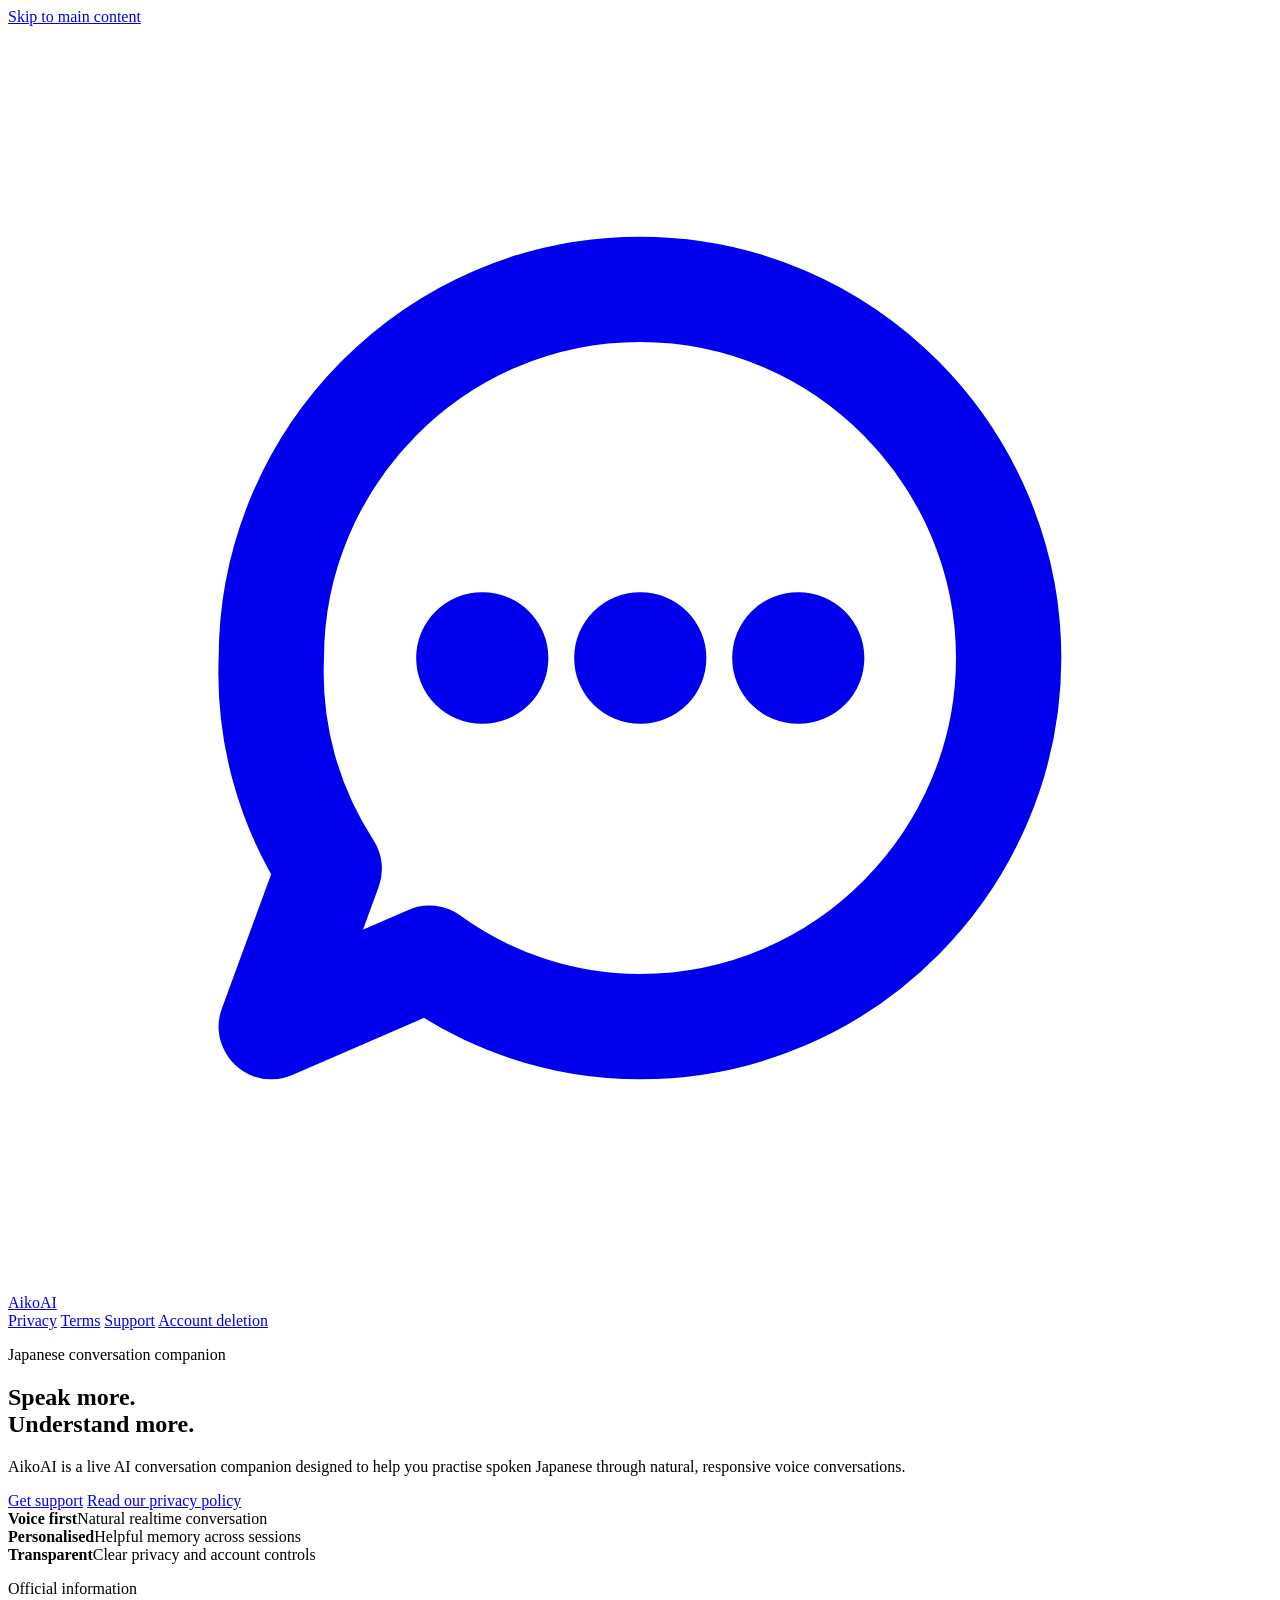
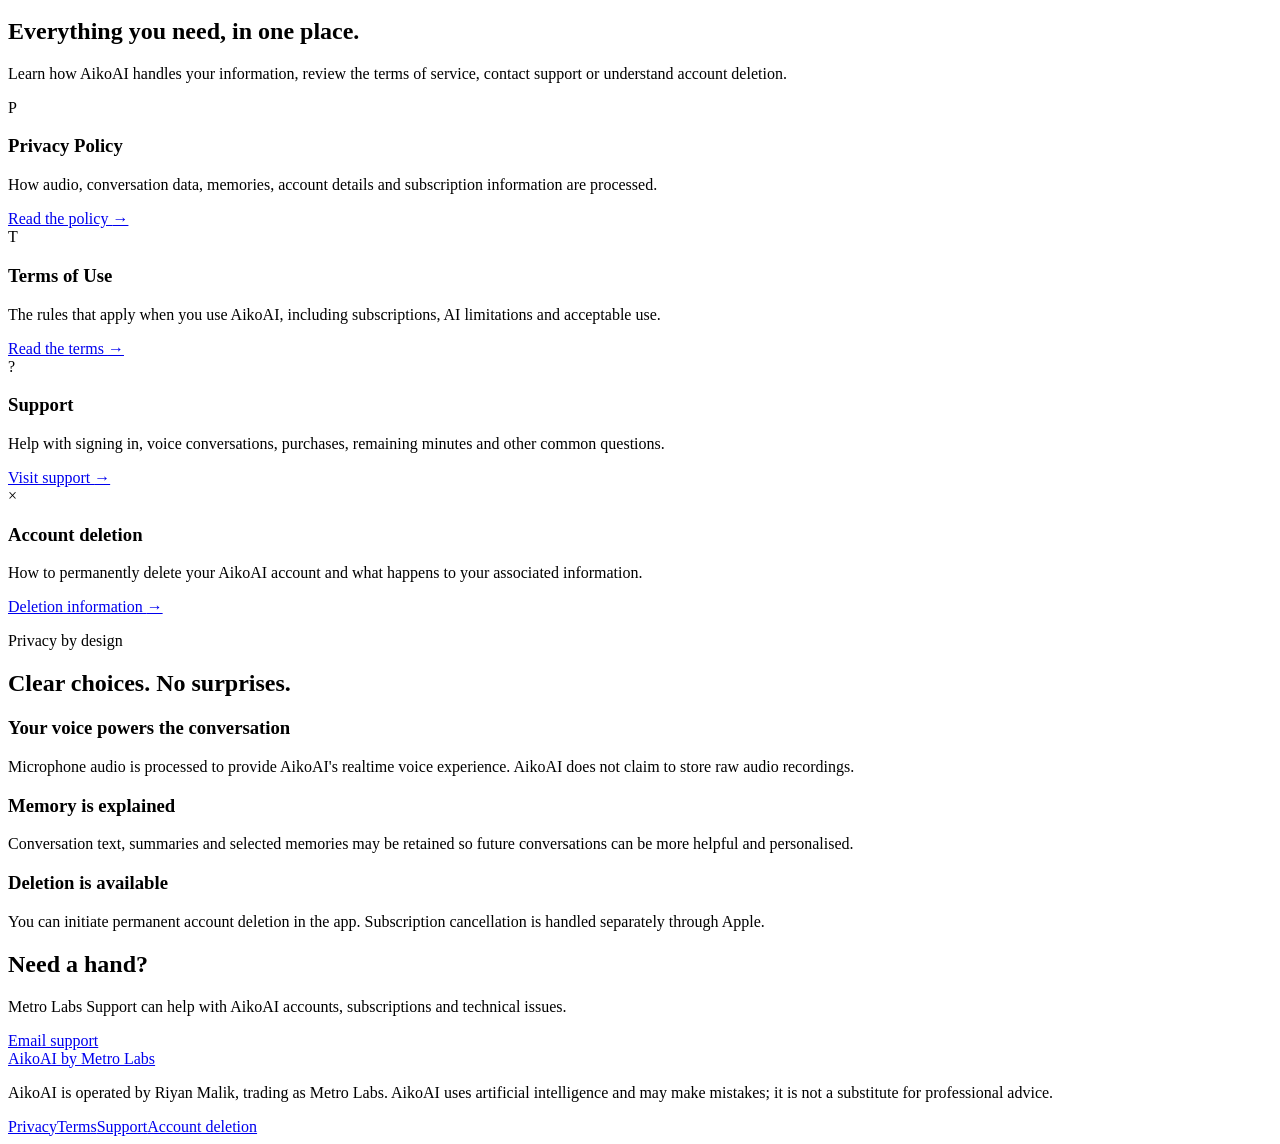
==== index.html @ aa2f9128 "Add index.html" ====
<!doctype html>
<html lang="en-GB">
<head>
  <meta charset="utf-8">
  <meta name="viewport" content="width=device-width, initial-scale=1">
  <meta name="description" content="Official privacy, terms, support and account-deletion information for AikoAI by Metro Labs.">
  <meta name="theme-color" content="#fbfcff">
  <title>AikoAI by Metro Labs</title>
  <link rel="stylesheet" href="assets/styles.css">
</head>
<body>
  <a class="skip-link" href="#main">Skip to main content</a>
  <header class="site-header">
    <div class="nav-wrap">
      <a class="brand" href="./" aria-label="AikoAI home">
        <span class="brand-mark" aria-hidden="true">
          <svg viewBox="0 0 24 24" fill="none"><path d="M5 12c0-3.8 3.1-7 7-7s7 3.2 7 7-3.1 7-7 7c-1.5 0-2.9-.5-4-1.3L5 19l1.1-3A6.8 6.8 0 0 1 5 12Z" stroke="currentColor" stroke-width="2" stroke-linejoin="round"/><path d="M9 12h.01M12 12h.01M15 12h.01" stroke="currentColor" stroke-width="2.5" stroke-linecap="round"/></svg>
        </span>
        AikoAI
      </a>
      <nav class="site-nav" aria-label="Primary navigation">
        <a href="privacy/">Privacy</a>
        <a href="terms/">Terms</a>
        <a href="support/">Support</a>
        <a href="account-deletion/">Account deletion</a>
      </nav>
    </div>
  </header>

  <main id="main">
    <section class="hero page-wrap">
      <p class="eyebrow">Japanese conversation companion</p>
      <h1>Speak more.<br>Understand more.</h1>
      <p class="hero-copy">AikoAI is a live AI conversation companion designed to help you practise spoken Japanese through natural, responsive voice conversations.</p>
      <div class="button-row">
        <a class="button button-primary" href="support/">Get support</a>
        <a class="button button-secondary" href="privacy/">Read our privacy policy</a>
      </div>
    </section>

    <div class="page-wrap">
      <section class="trust-strip" aria-label="AikoAI highlights">
        <div class="trust-item"><strong>Voice first</strong><span>Natural realtime conversation</span></div>
        <div class="trust-item"><strong>Personalised</strong><span>Helpful memory across sessions</span></div>
        <div class="trust-item"><strong>Transparent</strong><span>Clear privacy and account controls</span></div>
      </section>

      <section class="section" aria-labelledby="resources-title">
        <div class="section-heading">
          <p class="eyebrow">Official information</p>
          <h2 id="resources-title">Everything you need, in one place.</h2>
          <p>Learn how AikoAI handles your information, review the terms of service, contact support or understand account deletion.</p>
        </div>
        <div class="card-grid">
          <article class="card">
            <span class="card-icon" aria-hidden="true">P</span>
            <h3>Privacy Policy</h3>
            <p>How audio, conversation data, memories, account details and subscription information are processed.</p>
            <a class="card-link" href="privacy/">Read the policy <span aria-hidden="true">→</span></a>
          </article>
          <article class="card">
            <span class="card-icon" aria-hidden="true">T</span>
            <h3>Terms of Use</h3>
            <p>The rules that apply when you use AikoAI, including subscriptions, AI limitations and acceptable use.</p>
            <a class="card-link" href="terms/">Read the terms <span aria-hidden="true">→</span></a>
          </article>
          <article class="card">
            <span class="card-icon" aria-hidden="true">?</span>
            <h3>Support</h3>
            <p>Help with signing in, voice conversations, purchases, remaining minutes and other common questions.</p>
            <a class="card-link" href="support/">Visit support <span aria-hidden="true">→</span></a>
          </article>
          <article class="card">
            <span class="card-icon" aria-hidden="true">×</span>
            <h3>Account deletion</h3>
            <p>How to permanently delete your AikoAI account and what happens to your associated information.</p>
            <a class="card-link" href="account-deletion/">Deletion information <span aria-hidden="true">→</span></a>
          </article>
        </div>
      </section>

      <section class="section" aria-labelledby="privacy-summary-title">
        <div class="section-heading">
          <p class="eyebrow">Privacy by design</p>
          <h2 id="privacy-summary-title">Clear choices. No surprises.</h2>
        </div>
        <div class="feature-grid">
          <article class="feature"><h3>Your voice powers the conversation</h3><p>Microphone audio is processed to provide AikoAI's realtime voice experience. AikoAI does not claim to store raw audio recordings.</p></article>
          <article class="feature"><h3>Memory is explained</h3><p>Conversation text, summaries and selected memories may be retained so future conversations can be more helpful and personalised.</p></article>
          <article class="feature"><h3>Deletion is available</h3><p>You can initiate permanent account deletion in the app. Subscription cancellation is handled separately through Apple.</p></article>
        </div>
      </section>

      <section class="section">
        <div class="contact-panel">
          <div>
            <h2>Need a hand?</h2>
            <p>Metro Labs Support can help with AikoAI accounts, subscriptions and technical issues.</p>
          </div>
          <a class="button" href="mailto:help.metrolabs@gmail.com">Email support</a>
        </div>
      </section>
    </div>
  </main>

  <footer class="site-footer">
    <div class="page-wrap footer-grid">
      <div>
        <a class="brand" href="./">AikoAI by Metro Labs</a>
        <p>AikoAI is operated by Riyan Malik, trading as Metro Labs. AikoAI uses artificial intelligence and may make mistakes; it is not a substitute for professional advice.</p>
      </div>
      <nav class="footer-links" aria-label="Footer navigation">
        <a href="privacy/">Privacy</a><a href="terms/">Terms</a><a href="support/">Support</a><a href="account-deletion/">Account deletion</a>
      </nav>
    </div>
  </footer>
</body>
</html>
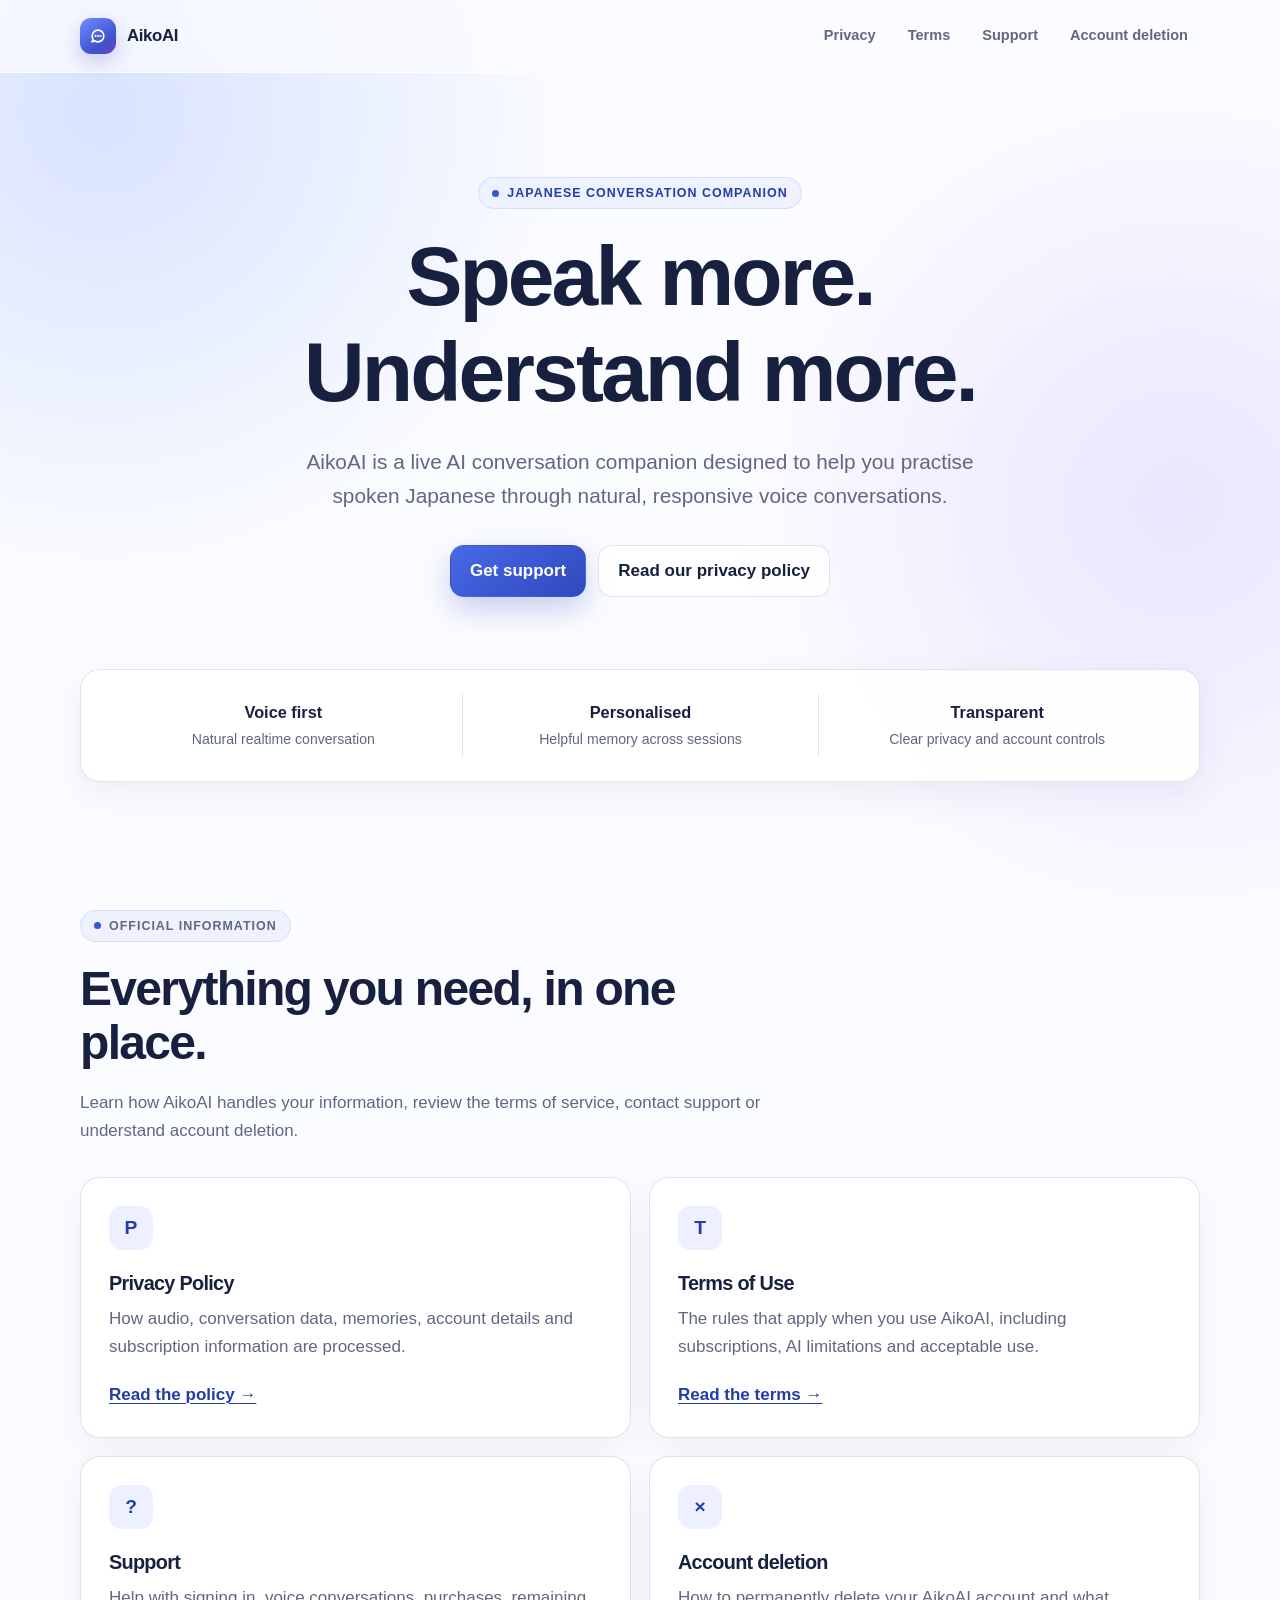
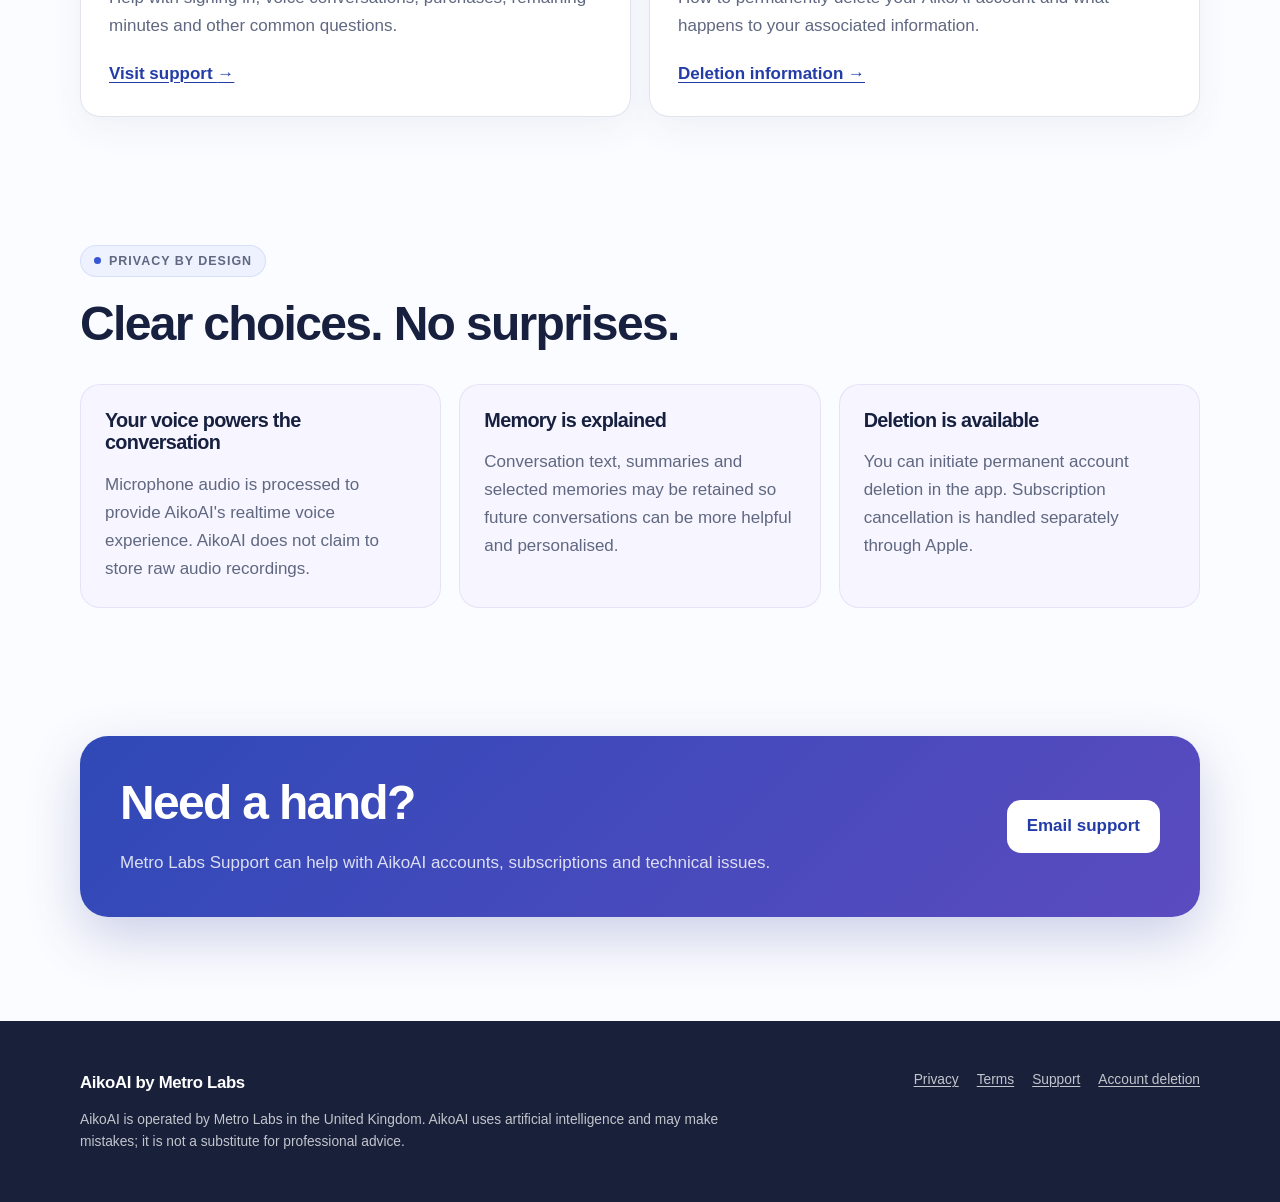
==== commit 2720a9f3: "Remove personal-name reference from index.html" ====
--- a/index.html
+++ b/index.html
@@ -107,7 +107,7 @@
     <div class="page-wrap footer-grid">
       <div>
         <a class="brand" href="./">AikoAI by Metro Labs</a>
-        <p>AikoAI is operated by Riyan Malik, trading as Metro Labs. AikoAI uses artificial intelligence and may make mistakes; it is not a substitute for professional advice.</p>
+        <p>AikoAI is operated by Metro Labs in the United Kingdom. AikoAI uses artificial intelligence and may make mistakes; it is not a substitute for professional advice.</p>
       </div>
       <nav class="footer-links" aria-label="Footer navigation">
         <a href="privacy/">Privacy</a><a href="terms/">Terms</a><a href="support/">Support</a><a href="account-deletion/">Account deletion</a>
--- a/assets/styles.css
+++ b/assets/styles.css
@@ -0,0 +1,751 @@
+:root {
+  color-scheme: light;
+  --ink: #17213f;
+  --muted: #5f6880;
+  --blue: #3557d4;
+  --blue-dark: #233ca8;
+  --blue-soft: #edf1ff;
+  --lavender: #f5f2ff;
+  --surface: rgba(255, 255, 255, 0.88);
+  --line: rgba(45, 63, 121, 0.14);
+  --shadow: 0 18px 55px rgba(44, 54, 105, 0.12);
+  --radius-large: 28px;
+  --radius-medium: 20px;
+  --page: 1120px;
+}
+
+* {
+  box-sizing: border-box;
+}
+
+html {
+  scroll-behavior: smooth;
+  -webkit-text-size-adjust: 100%;
+}
+
+body {
+  min-width: 320px;
+  margin: 0;
+  color: var(--ink);
+  background:
+    radial-gradient(circle at 8% 4%, rgba(188, 207, 255, 0.56), transparent 30rem),
+    radial-gradient(circle at 92% 18%, rgba(218, 203, 255, 0.48), transparent 28rem),
+    #fbfcff;
+  font-family: -apple-system, BlinkMacSystemFont, "SF Pro Display", "SF Pro Text", "Segoe UI", sans-serif;
+  font-size: 17px;
+  line-height: 1.65;
+  -webkit-font-smoothing: antialiased;
+}
+
+a {
+  color: var(--blue-dark);
+  text-decoration-thickness: 0.08em;
+  text-underline-offset: 0.18em;
+}
+
+a:hover {
+  color: var(--blue);
+}
+
+a:focus-visible,
+button:focus-visible {
+  outline: 3px solid rgba(53, 87, 212, 0.42);
+  outline-offset: 4px;
+  border-radius: 8px;
+}
+
+.skip-link {
+  position: fixed;
+  z-index: 100;
+  top: 12px;
+  left: 12px;
+  padding: 10px 16px;
+  color: #fff;
+  background: var(--blue-dark);
+  border-radius: 10px;
+  transform: translateY(-160%);
+}
+
+.skip-link:focus {
+  transform: translateY(0);
+}
+
+.site-header {
+  position: sticky;
+  z-index: 20;
+  top: 0;
+  border-bottom: 1px solid rgba(255, 255, 255, 0.7);
+  background: rgba(251, 252, 255, 0.78);
+  backdrop-filter: saturate(180%) blur(18px);
+  -webkit-backdrop-filter: saturate(180%) blur(18px);
+}
+
+.nav-wrap,
+.page-wrap {
+  width: min(calc(100% - 40px), var(--page));
+  margin-inline: auto;
+}
+
+.nav-wrap {
+  display: flex;
+  min-height: 72px;
+  align-items: center;
+  justify-content: space-between;
+  gap: 24px;
+}
+
+.brand {
+  display: inline-flex;
+  align-items: center;
+  gap: 11px;
+  color: var(--ink);
+  font-size: 1.05rem;
+  font-weight: 760;
+  letter-spacing: -0.02em;
+  text-decoration: none;
+}
+
+.brand-mark {
+  display: grid;
+  width: 36px;
+  height: 36px;
+  place-items: center;
+  color: #fff;
+  background: linear-gradient(145deg, #6f8dff, #3f52cc 68%, #6d42c2);
+  border-radius: 11px;
+  box-shadow: 0 8px 20px rgba(61, 81, 195, 0.25);
+}
+
+.brand-mark svg {
+  width: 20px;
+  height: 20px;
+}
+
+.site-nav {
+  display: flex;
+  flex-wrap: wrap;
+  align-items: center;
+  justify-content: flex-end;
+  gap: 8px;
+}
+
+.site-nav a {
+  min-height: 44px;
+  padding: 9px 12px;
+  color: var(--muted);
+  border-radius: 12px;
+  font-size: 0.91rem;
+  font-weight: 650;
+  text-decoration: none;
+}
+
+.site-nav a:hover,
+.site-nav a[aria-current="page"] {
+  color: var(--blue-dark);
+  background: rgba(53, 87, 212, 0.08);
+}
+
+.hero {
+  padding: 104px 0 72px;
+  text-align: center;
+}
+
+.eyebrow {
+  display: inline-flex;
+  align-items: center;
+  gap: 8px;
+  margin: 0 0 20px;
+  padding: 7px 13px;
+  color: var(--blue-dark);
+  background: rgba(237, 241, 255, 0.9);
+  border: 1px solid rgba(53, 87, 212, 0.12);
+  border-radius: 999px;
+  font-size: 0.78rem;
+  font-weight: 760;
+  letter-spacing: 0.08em;
+  line-height: 1.3;
+  text-transform: uppercase;
+}
+
+.eyebrow::before {
+  width: 7px;
+  height: 7px;
+  background: var(--blue);
+  border-radius: 50%;
+  content: "";
+}
+
+h1,
+h2,
+h3 {
+  margin-top: 0;
+  line-height: 1.14;
+  letter-spacing: -0.035em;
+}
+
+h1 {
+  max-width: 850px;
+  margin-right: auto;
+  margin-bottom: 24px;
+  margin-left: auto;
+  font-size: clamp(2.75rem, 7vw, 5.25rem);
+  font-weight: 820;
+}
+
+h2 {
+  margin-bottom: 18px;
+  font-size: clamp(1.9rem, 4vw, 3rem);
+  font-weight: 790;
+}
+
+h3 {
+  margin-bottom: 10px;
+  font-size: 1.24rem;
+  font-weight: 740;
+}
+
+.hero-copy {
+  max-width: 720px;
+  margin: 0 auto 32px;
+  color: var(--muted);
+  font-size: clamp(1.08rem, 2.1vw, 1.3rem);
+}
+
+.button-row {
+  display: flex;
+  flex-wrap: wrap;
+  justify-content: center;
+  gap: 12px;
+}
+
+.button {
+  display: inline-flex;
+  min-height: 48px;
+  align-items: center;
+  justify-content: center;
+  padding: 11px 19px;
+  border: 1px solid transparent;
+  border-radius: 14px;
+  font-weight: 720;
+  text-decoration: none;
+  transition: transform 160ms ease, box-shadow 160ms ease, background 160ms ease;
+}
+
+.button:hover {
+  transform: translateY(-1px);
+}
+
+.button-primary {
+  color: #fff;
+  background: linear-gradient(145deg, #4869e8, #3048bc);
+  box-shadow: 0 12px 30px rgba(49, 73, 188, 0.26);
+}
+
+.button-primary:hover {
+  color: #fff;
+  box-shadow: 0 15px 34px rgba(49, 73, 188, 0.32);
+}
+
+.button-secondary {
+  color: var(--ink);
+  background: rgba(255, 255, 255, 0.78);
+  border-color: var(--line);
+}
+
+.trust-strip {
+  display: grid;
+  margin: 0 0 88px;
+  padding: 24px;
+  grid-template-columns: repeat(3, 1fr);
+  background: var(--surface);
+  border: 1px solid var(--line);
+  border-radius: var(--radius-medium);
+  box-shadow: 0 12px 35px rgba(50, 60, 110, 0.07);
+}
+
+.trust-item {
+  padding: 5px 24px;
+  text-align: center;
+}
+
+.trust-item + .trust-item {
+  border-left: 1px solid var(--line);
+}
+
+.trust-item strong,
+.trust-item span {
+  display: block;
+}
+
+.trust-item strong {
+  margin-bottom: 2px;
+  font-size: 1.02rem;
+}
+
+.trust-item span {
+  color: var(--muted);
+  font-size: 0.88rem;
+}
+
+.section {
+  padding: 40px 0 88px;
+}
+
+.section-heading {
+  max-width: 700px;
+  margin-bottom: 32px;
+}
+
+.section-heading p,
+.card p,
+.legal-card p,
+.legal-card li,
+.contact-panel p {
+  color: var(--muted);
+}
+
+.card-grid {
+  display: grid;
+  grid-template-columns: repeat(2, minmax(0, 1fr));
+  gap: 18px;
+}
+
+.card {
+  display: flex;
+  min-height: 230px;
+  flex-direction: column;
+  padding: 28px;
+  background: var(--surface);
+  border: 1px solid var(--line);
+  border-radius: var(--radius-medium);
+  box-shadow: 0 12px 34px rgba(48, 61, 117, 0.06);
+  transition: transform 180ms ease, box-shadow 180ms ease;
+}
+
+.card:hover {
+  transform: translateY(-3px);
+  box-shadow: var(--shadow);
+}
+
+.card-icon {
+  display: grid;
+  width: 44px;
+  height: 44px;
+  margin-bottom: 22px;
+  place-items: center;
+  color: var(--blue-dark);
+  background: var(--blue-soft);
+  border-radius: 13px;
+  font-size: 1.2rem;
+  font-weight: 800;
+}
+
+.card p {
+  margin: 0 0 20px;
+}
+
+.card-link {
+  margin-top: auto;
+  font-weight: 700;
+}
+
+.feature-grid {
+  display: grid;
+  grid-template-columns: repeat(3, minmax(0, 1fr));
+  gap: 18px;
+}
+
+.feature {
+  padding: 24px;
+  background: rgba(245, 242, 255, 0.7);
+  border: 1px solid rgba(94, 72, 168, 0.1);
+  border-radius: var(--radius-medium);
+}
+
+.feature p {
+  margin-bottom: 0;
+  color: var(--muted);
+}
+
+.contact-panel {
+  display: grid;
+  padding: 40px;
+  grid-template-columns: 1.5fr auto;
+  align-items: center;
+  gap: 32px;
+  color: #fff;
+  background: linear-gradient(135deg, #2f49b7, #5b4bc0);
+  border-radius: var(--radius-large);
+  box-shadow: 0 20px 54px rgba(55, 65, 154, 0.24);
+}
+
+.contact-panel h2,
+.contact-panel p {
+  color: #fff;
+}
+
+.contact-panel p {
+  margin-bottom: 0;
+  opacity: 0.82;
+}
+
+.contact-panel .button {
+  color: var(--blue-dark);
+  background: #fff;
+}
+
+.legal-hero {
+  padding: 80px 0 36px;
+}
+
+.legal-hero h1 {
+  max-width: 800px;
+  margin-left: 0;
+  font-size: clamp(2.5rem, 6vw, 4.3rem);
+}
+
+.legal-hero p {
+  max-width: 720px;
+  color: var(--muted);
+  font-size: 1.1rem;
+}
+
+.updated {
+  display: inline-block;
+  margin-top: 8px;
+  color: var(--muted);
+  font-size: 0.88rem;
+  font-weight: 650;
+}
+
+.legal-layout {
+  display: grid;
+  padding-bottom: 96px;
+  grid-template-columns: 230px minmax(0, 1fr);
+  align-items: start;
+  gap: 40px;
+}
+
+.contents {
+  position: sticky;
+  top: 96px;
+  padding: 20px;
+  background: rgba(255, 255, 255, 0.74);
+  border: 1px solid var(--line);
+  border-radius: 16px;
+}
+
+.contents strong {
+  display: block;
+  margin-bottom: 10px;
+  font-size: 0.88rem;
+}
+
+.contents a {
+  display: block;
+  padding: 5px 0;
+  color: var(--muted);
+  font-size: 0.84rem;
+  text-decoration: none;
+}
+
+.contents a:hover {
+  color: var(--blue-dark);
+}
+
+.legal-card {
+  padding: clamp(24px, 5vw, 52px);
+  background: rgba(255, 255, 255, 0.9);
+  border: 1px solid var(--line);
+  border-radius: var(--radius-large);
+  box-shadow: var(--shadow);
+}
+
+.legal-card section {
+  padding-top: 8px;
+  scroll-margin-top: 96px;
+}
+
+.legal-card section + section {
+  margin-top: 36px;
+  padding-top: 38px;
+  border-top: 1px solid var(--line);
+}
+
+.legal-card h2 {
+  font-size: clamp(1.55rem, 3vw, 2rem);
+}
+
+.legal-card h3 {
+  margin-top: 28px;
+  font-size: 1.08rem;
+  letter-spacing: -0.015em;
+}
+
+.legal-card ul,
+.legal-card ol {
+  padding-left: 1.35rem;
+}
+
+.legal-card li + li {
+  margin-top: 9px;
+}
+
+.notice {
+  margin: 24px 0;
+  padding: 18px 20px;
+  color: #34406d;
+  background: var(--blue-soft);
+  border-left: 4px solid var(--blue);
+  border-radius: 4px 14px 14px 4px;
+}
+
+.notice strong {
+  color: var(--ink);
+}
+
+.steps {
+  margin: 28px 0;
+  padding: 0;
+  list-style: none;
+  counter-reset: steps;
+}
+
+.steps li {
+  position: relative;
+  min-height: 48px;
+  padding: 4px 0 24px 58px;
+  counter-increment: steps;
+}
+
+.steps li::before {
+  position: absolute;
+  top: 0;
+  left: 0;
+  display: grid;
+  width: 40px;
+  height: 40px;
+  place-items: center;
+  color: #fff;
+  background: var(--blue);
+  border-radius: 12px;
+  content: counter(steps);
+  font-weight: 760;
+}
+
+.support-grid {
+  display: grid;
+  grid-template-columns: repeat(2, minmax(0, 1fr));
+  gap: 16px;
+}
+
+.support-item {
+  padding: 22px;
+  background: #f8f9ff;
+  border: 1px solid var(--line);
+  border-radius: 16px;
+}
+
+.support-item p {
+  margin-bottom: 0;
+}
+
+.site-footer {
+  margin-top: 16px;
+  padding: 48px 0;
+  background: #18203a;
+}
+
+.footer-grid {
+  display: grid;
+  grid-template-columns: 1.4fr auto;
+  gap: 40px;
+}
+
+.site-footer,
+.site-footer a {
+  color: rgba(255, 255, 255, 0.74);
+}
+
+.site-footer .brand {
+  margin-bottom: 12px;
+  color: #fff;
+}
+
+.site-footer p {
+  max-width: 650px;
+  margin: 0;
+  font-size: 0.86rem;
+}
+
+.footer-links {
+  display: flex;
+  flex-wrap: wrap;
+  justify-content: flex-end;
+  gap: 8px 18px;
+}
+
+.footer-links a {
+  font-size: 0.86rem;
+}
+
+.error-page {
+  display: grid;
+  min-height: calc(100vh - 73px);
+  place-items: center;
+  padding: 48px 20px;
+  text-align: center;
+}
+
+.error-page h1 {
+  margin-bottom: 12px;
+  font-size: clamp(4rem, 15vw, 8rem);
+}
+
+.error-page p {
+  max-width: 520px;
+  margin: 0 auto 28px;
+  color: var(--muted);
+}
+
+.visually-hidden {
+  position: absolute !important;
+  width: 1px !important;
+  height: 1px !important;
+  padding: 0 !important;
+  margin: -1px !important;
+  overflow: hidden !important;
+  clip: rect(0, 0, 0, 0) !important;
+  white-space: nowrap !important;
+  border: 0 !important;
+}
+
+@media (max-width: 820px) {
+  .nav-wrap {
+    min-height: auto;
+    padding: 14px 0;
+    align-items: flex-start;
+  }
+
+  .site-nav {
+    max-width: 58%;
+  }
+
+  .site-nav a {
+    min-height: 40px;
+    padding: 7px 9px;
+    font-size: 0.8rem;
+  }
+
+  .hero {
+    padding-top: 72px;
+  }
+
+  .feature-grid,
+  .legal-layout {
+    grid-template-columns: 1fr;
+  }
+
+  .contents {
+    position: static;
+  }
+
+  .contact-panel {
+    grid-template-columns: 1fr;
+  }
+}
+
+@media (max-width: 620px) {
+  body {
+    font-size: 16px;
+  }
+
+  .nav-wrap,
+  .page-wrap {
+    width: min(calc(100% - 28px), var(--page));
+  }
+
+  .nav-wrap {
+    display: block;
+  }
+
+  .site-nav {
+    max-width: none;
+    margin-top: 10px;
+    justify-content: flex-start;
+  }
+
+  .site-nav a {
+    min-height: 44px;
+  }
+
+  .hero {
+    padding: 58px 0 48px;
+  }
+
+  .trust-strip,
+  .card-grid,
+  .support-grid,
+  .footer-grid {
+    grid-template-columns: 1fr;
+  }
+
+  .trust-item + .trust-item {
+    border-top: 1px solid var(--line);
+    border-left: 0;
+  }
+
+  .trust-item {
+    padding: 16px;
+  }
+
+  .card,
+  .legal-card,
+  .contact-panel {
+    border-radius: 20px;
+  }
+
+  .footer-links {
+    justify-content: flex-start;
+  }
+}
+
+@media (prefers-reduced-motion: reduce) {
+  html {
+    scroll-behavior: auto;
+  }
+
+  *,
+  *::before,
+  *::after {
+    scroll-behavior: auto !important;
+    transition-duration: 0.01ms !important;
+    animation-duration: 0.01ms !important;
+    animation-iteration-count: 1 !important;
+  }
+}
+
+@media print {
+  body {
+    background: #fff;
+    color: #000;
+    font-size: 11pt;
+  }
+
+  .site-header,
+  .site-footer,
+  .contents,
+  .button-row {
+    display: none;
+  }
+
+  .legal-layout {
+    display: block;
+  }
+
+  .legal-card {
+    padding: 0;
+    border: 0;
+    box-shadow: none;
+  }
+}
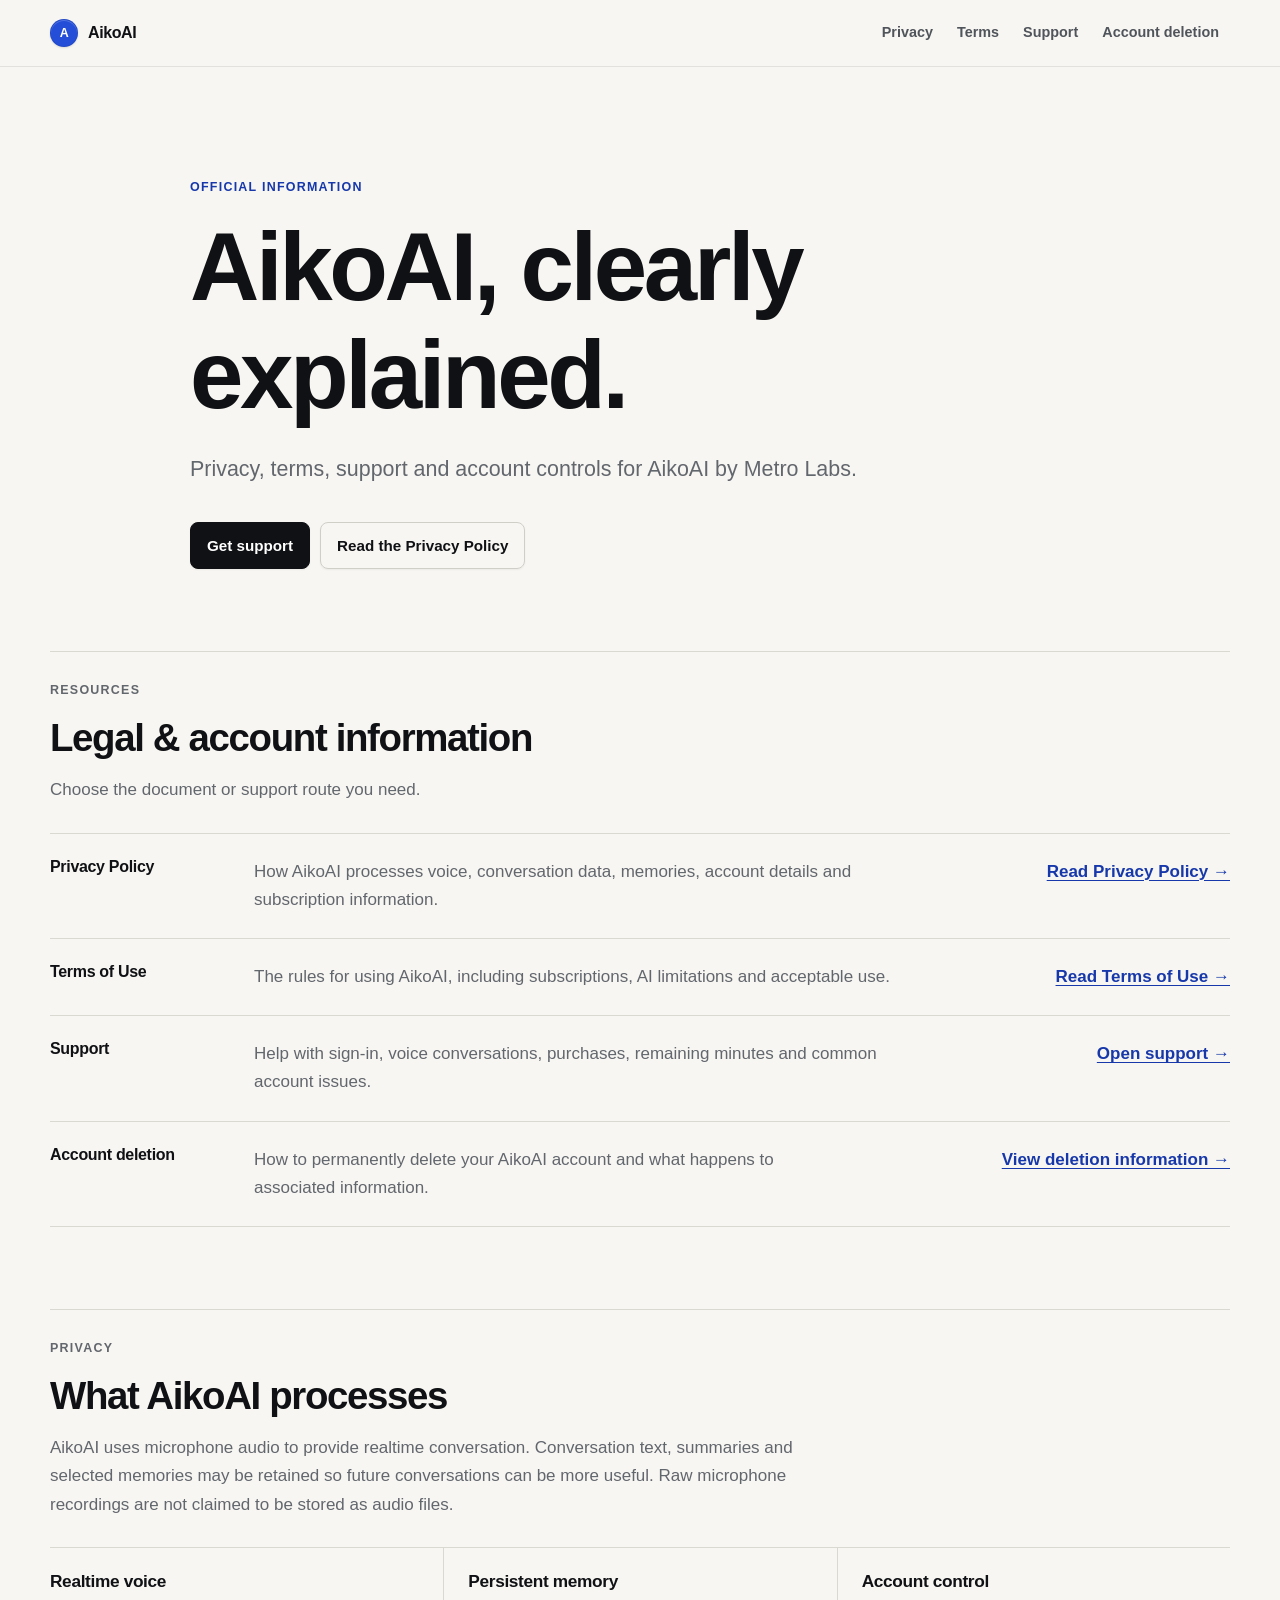
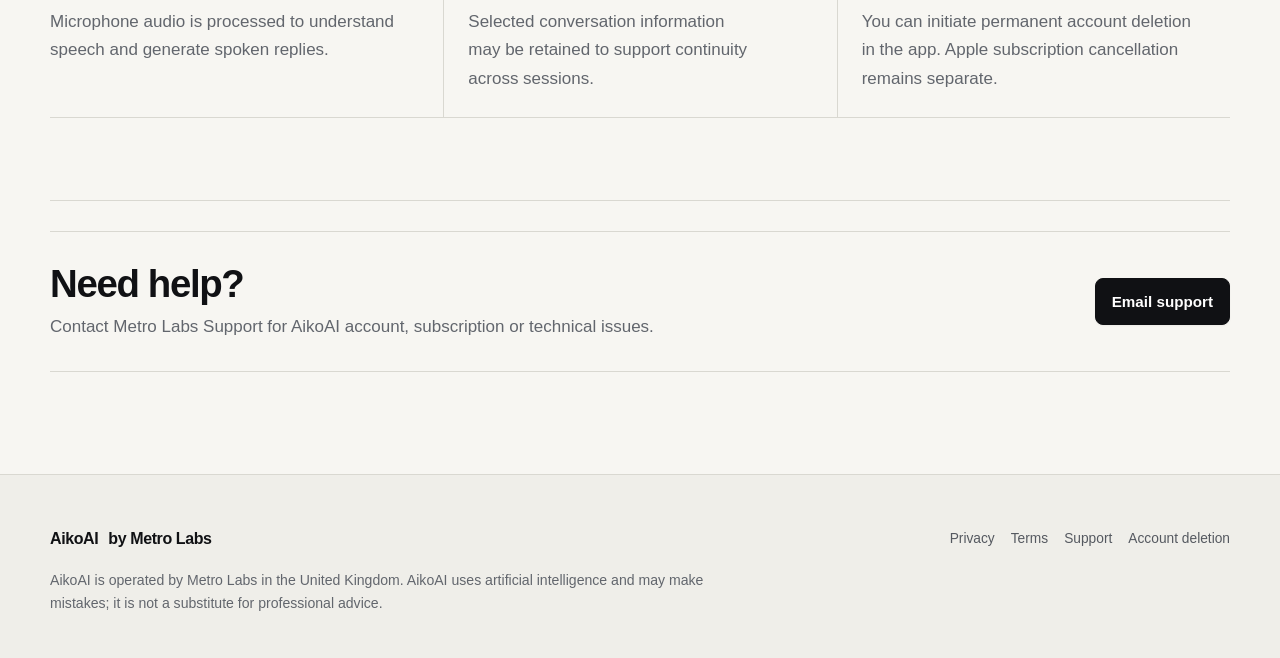
==== commit d9a268b6: "Simplify AikoAI legal homepage into editorial resource index" ====
--- a/index.html
+++ b/index.html
@@ -4,19 +4,18 @@
   <meta charset="utf-8">
   <meta name="viewport" content="width=device-width, initial-scale=1">
   <meta name="description" content="Official privacy, terms, support and account-deletion information for AikoAI by Metro Labs.">
-  <meta name="theme-color" content="#fbfcff">
-  <title>AikoAI by Metro Labs</title>
+  <meta name="theme-color" content="#f7f6f2">
+  <title>AikoAI — Legal & Support</title>
   <link rel="stylesheet" href="assets/styles.css">
 </head>
 <body>
   <a class="skip-link" href="#main">Skip to main content</a>
+
   <header class="site-header">
     <div class="nav-wrap">
       <a class="brand" href="./" aria-label="AikoAI home">
-        <span class="brand-mark" aria-hidden="true">
-          <svg viewBox="0 0 24 24" fill="none"><path d="M5 12c0-3.8 3.1-7 7-7s7 3.2 7 7-3.1 7-7 7c-1.5 0-2.9-.5-4-1.3L5 19l1.1-3A6.8 6.8 0 0 1 5 12Z" stroke="currentColor" stroke-width="2" stroke-linejoin="round"/><path d="M9 12h.01M12 12h.01M15 12h.01" stroke="currentColor" stroke-width="2.5" stroke-linecap="round"/></svg>
-        </span>
-        AikoAI
+        <span class="brand-mark" aria-hidden="true">A</span>
+        <span translate="no">AikoAI</span>
       </a>
       <nav class="site-nav" aria-label="Primary navigation">
         <a href="privacy/">Privacy</a>
@@ -28,76 +27,81 @@
   </header>
 
   <main id="main">
-    <section class="hero page-wrap">
-      <p class="eyebrow">Japanese conversation companion</p>
-      <h1>Speak more.<br>Understand more.</h1>
-      <p class="hero-copy">AikoAI is a live AI conversation companion designed to help you practise spoken Japanese through natural, responsive voice conversations.</p>
+    <section class="hero page-wrap" aria-labelledby="hero-title">
+      <p class="eyebrow">Official information</p>
+      <h1 id="hero-title">AikoAI, clearly explained.</h1>
+      <p class="hero-copy">Privacy, terms, support and account controls for AikoAI by Metro Labs.</p>
       <div class="button-row">
         <a class="button button-primary" href="support/">Get support</a>
-        <a class="button button-secondary" href="privacy/">Read our privacy policy</a>
+        <a class="button button-secondary" href="privacy/">Read the Privacy Policy</a>
       </div>
     </section>
 
     <div class="page-wrap">
-      <section class="trust-strip" aria-label="AikoAI highlights">
-        <div class="trust-item"><strong>Voice first</strong><span>Natural realtime conversation</span></div>
-        <div class="trust-item"><strong>Personalised</strong><span>Helpful memory across sessions</span></div>
-        <div class="trust-item"><strong>Transparent</strong><span>Clear privacy and account controls</span></div>
-      </section>
-
       <section class="section" aria-labelledby="resources-title">
         <div class="section-heading">
-          <p class="eyebrow">Official information</p>
-          <h2 id="resources-title">Everything you need, in one place.</h2>
-          <p>Learn how AikoAI handles your information, review the terms of service, contact support or understand account deletion.</p>
+          <p class="eyebrow">Resources</p>
+          <h2 id="resources-title">Legal & account information</h2>
+          <p>Choose the document or support route you need.</p>
         </div>
+
         <div class="card-grid">
           <article class="card">
-            <span class="card-icon" aria-hidden="true">P</span>
             <h3>Privacy Policy</h3>
-            <p>How audio, conversation data, memories, account details and subscription information are processed.</p>
-            <a class="card-link" href="privacy/">Read the policy <span aria-hidden="true">→</span></a>
+            <p>How AikoAI processes voice, conversation data, memories, account details and subscription information.</p>
+            <a class="card-link" href="privacy/">Read Privacy Policy <span aria-hidden="true">→</span></a>
           </article>
+
           <article class="card">
-            <span class="card-icon" aria-hidden="true">T</span>
             <h3>Terms of Use</h3>
-            <p>The rules that apply when you use AikoAI, including subscriptions, AI limitations and acceptable use.</p>
-            <a class="card-link" href="terms/">Read the terms <span aria-hidden="true">→</span></a>
+            <p>The rules for using AikoAI, including subscriptions, AI limitations and acceptable use.</p>
+            <a class="card-link" href="terms/">Read Terms of Use <span aria-hidden="true">→</span></a>
           </article>
+
           <article class="card">
-            <span class="card-icon" aria-hidden="true">?</span>
             <h3>Support</h3>
-            <p>Help with signing in, voice conversations, purchases, remaining minutes and other common questions.</p>
-            <a class="card-link" href="support/">Visit support <span aria-hidden="true">→</span></a>
+            <p>Help with sign-in, voice conversations, purchases, remaining minutes and common account issues.</p>
+            <a class="card-link" href="support/">Open support <span aria-hidden="true">→</span></a>
           </article>
+
           <article class="card">
-            <span class="card-icon" aria-hidden="true">×</span>
             <h3>Account deletion</h3>
-            <p>How to permanently delete your AikoAI account and what happens to your associated information.</p>
-            <a class="card-link" href="account-deletion/">Deletion information <span aria-hidden="true">→</span></a>
+            <p>How to permanently delete your AikoAI account and what happens to associated information.</p>
+            <a class="card-link" href="account-deletion/">View deletion information <span aria-hidden="true">→</span></a>
           </article>
         </div>
       </section>
 
-      <section class="section" aria-labelledby="privacy-summary-title">
+      <section class="section" aria-labelledby="privacy-title">
         <div class="section-heading">
-          <p class="eyebrow">Privacy by design</p>
-          <h2 id="privacy-summary-title">Clear choices. No surprises.</h2>
+          <p class="eyebrow">Privacy</p>
+          <h2 id="privacy-title">What AikoAI processes</h2>
+          <p>AikoAI uses microphone audio to provide realtime conversation. Conversation text, summaries and selected memories may be retained so future conversations can be more useful. Raw microphone recordings are not claimed to be stored as audio files.</p>
         </div>
+
         <div class="feature-grid">
-          <article class="feature"><h3>Your voice powers the conversation</h3><p>Microphone audio is processed to provide AikoAI's realtime voice experience. AikoAI does not claim to store raw audio recordings.</p></article>
-          <article class="feature"><h3>Memory is explained</h3><p>Conversation text, summaries and selected memories may be retained so future conversations can be more helpful and personalised.</p></article>
-          <article class="feature"><h3>Deletion is available</h3><p>You can initiate permanent account deletion in the app. Subscription cancellation is handled separately through Apple.</p></article>
+          <article class="feature">
+            <h3>Realtime voice</h3>
+            <p>Microphone audio is processed to understand speech and generate spoken replies.</p>
+          </article>
+          <article class="feature">
+            <h3>Persistent memory</h3>
+            <p>Selected conversation information may be retained to support continuity across sessions.</p>
+          </article>
+          <article class="feature">
+            <h3>Account control</h3>
+            <p>You can initiate permanent account deletion in the app. Apple subscription cancellation remains separate.</p>
+          </article>
         </div>
       </section>
 
-      <section class="section">
+      <section class="section" aria-labelledby="contact-title">
         <div class="contact-panel">
           <div>
-            <h2>Need a hand?</h2>
-            <p>Metro Labs Support can help with AikoAI accounts, subscriptions and technical issues.</p>
+            <h2 id="contact-title">Need help?</h2>
+            <p>Contact Metro Labs Support for AikoAI account, subscription or technical issues.</p>
           </div>
-          <a class="button" href="mailto:help.metrolabs@gmail.com">Email support</a>
+          <a class="button button-primary" href="mailto:help.metrolabs@gmail.com?subject=AikoAI%20support%20request">Email support</a>
         </div>
       </section>
     </div>
@@ -106,11 +110,14 @@
   <footer class="site-footer">
     <div class="page-wrap footer-grid">
       <div>
-        <a class="brand" href="./">AikoAI by Metro Labs</a>
+        <a class="brand" href="./"><span translate="no">AikoAI</span> by Metro Labs</a>
         <p>AikoAI is operated by Metro Labs in the United Kingdom. AikoAI uses artificial intelligence and may make mistakes; it is not a substitute for professional advice.</p>
       </div>
       <nav class="footer-links" aria-label="Footer navigation">
-        <a href="privacy/">Privacy</a><a href="terms/">Terms</a><a href="support/">Support</a><a href="account-deletion/">Account deletion</a>
+        <a href="privacy/">Privacy</a>
+        <a href="terms/">Terms</a>
+        <a href="support/">Support</a>
+        <a href="account-deletion/">Account deletion</a>
       </nav>
     </div>
   </footer>
--- a/assets/styles.css
+++ b/assets/styles.css
@@ -1,83 +1,85 @@
 :root {
   color-scheme: light;
-  --ink: #17213f;
-  --muted: #5f6880;
-  --blue: #3557d4;
-  --blue-dark: #233ca8;
-  --blue-soft: #edf1ff;
-  --lavender: #f5f2ff;
-  --surface: rgba(255, 255, 255, 0.88);
-  --line: rgba(45, 63, 121, 0.14);
-  --shadow: 0 18px 55px rgba(44, 54, 105, 0.12);
-  --radius-large: 28px;
-  --radius-medium: 20px;
-  --page: 1120px;
-}
-
-* {
-  box-sizing: border-box;
-}
+  --bg: #f7f6f2;
+  --surface: #ffffff;
+  --ink: #101114;
+  --muted: #62666d;
+  --soft: #ecebe5;
+  --line: #d9d8d1;
+  --accent: #244ed8;
+  --accent-strong: #1738aa;
+  --accent-soft: #edf1ff;
+  --danger-soft: #fff3f1;
+  --page: 1180px;
+  --measure: 760px;
+  --radius: 10px;
+  --shadow: 0 1px 2px rgba(16, 17, 20, 0.05), 0 12px 34px rgba(16, 17, 20, 0.06);
+}
+
+* { box-sizing: border-box; }
 
 html {
   scroll-behavior: smooth;
   -webkit-text-size-adjust: 100%;
+  background: var(--bg);
 }
 
 body {
   min-width: 320px;
   margin: 0;
   color: var(--ink);
-  background:
-    radial-gradient(circle at 8% 4%, rgba(188, 207, 255, 0.56), transparent 30rem),
-    radial-gradient(circle at 92% 18%, rgba(218, 203, 255, 0.48), transparent 28rem),
-    #fbfcff;
-  font-family: -apple-system, BlinkMacSystemFont, "SF Pro Display", "SF Pro Text", "Segoe UI", sans-serif;
+  background: var(--bg);
+  font-family: -apple-system, BlinkMacSystemFont, "SF Pro Text", "Segoe UI", sans-serif;
   font-size: 17px;
-  line-height: 1.65;
+  line-height: 1.66;
   -webkit-font-smoothing: antialiased;
+  text-rendering: optimizeLegibility;
 }
 
 a {
-  color: var(--blue-dark);
-  text-decoration-thickness: 0.08em;
-  text-underline-offset: 0.18em;
-}
-
-a:hover {
-  color: var(--blue);
-}
+  color: var(--accent-strong);
+  text-decoration-thickness: .07em;
+  text-underline-offset: .18em;
+  touch-action: manipulation;
+  -webkit-tap-highlight-color: rgba(36, 78, 216, .14);
+}
+
+a:hover { color: var(--accent); }
 
 a:focus-visible,
-button:focus-visible {
-  outline: 3px solid rgba(53, 87, 212, 0.42);
-  outline-offset: 4px;
-  border-radius: 8px;
-}
+button:focus-visible,
+[tabindex]:focus-visible {
+  outline: 3px solid rgba(36, 78, 216, .42);
+  outline-offset: 3px;
+  border-radius: 4px;
+}
+
+::selection { background: #dce4ff; }
 
 .skip-link {
   position: fixed;
-  z-index: 100;
-  top: 12px;
-  left: 12px;
-  padding: 10px 16px;
+  z-index: 1000;
+  top: max(12px, env(safe-area-inset-top));
+  left: max(12px, env(safe-area-inset-left));
+  padding: 10px 14px;
   color: #fff;
-  background: var(--blue-dark);
-  border-radius: 10px;
+  background: var(--ink);
+  border-radius: 6px;
   transform: translateY(-160%);
-}
-
-.skip-link:focus {
-  transform: translateY(0);
-}
+  transition: transform 120ms ease-out;
+}
+
+.skip-link:focus { transform: translateY(0); }
 
 .site-header {
   position: sticky;
-  z-index: 20;
+  z-index: 40;
   top: 0;
-  border-bottom: 1px solid rgba(255, 255, 255, 0.7);
-  background: rgba(251, 252, 255, 0.78);
-  backdrop-filter: saturate(180%) blur(18px);
-  -webkit-backdrop-filter: saturate(180%) blur(18px);
+  padding-top: env(safe-area-inset-top);
+  background: rgba(247, 246, 242, .94);
+  border-bottom: 1px solid rgba(16, 17, 20, .09);
+  backdrop-filter: blur(14px) saturate(130%);
+  -webkit-backdrop-filter: blur(14px) saturate(130%);
 }
 
 .nav-wrap,
@@ -88,7 +90,7 @@
 
 .nav-wrap {
   display: flex;
-  min-height: 72px;
+  min-height: 66px;
   align-items: center;
   justify-content: space-between;
   gap: 24px;
@@ -96,413 +98,374 @@
 
 .brand {
   display: inline-flex;
+  min-height: 44px;
   align-items: center;
-  gap: 11px;
-  color: var(--ink);
-  font-size: 1.05rem;
+  gap: 10px;
+  color: var(--ink);
+  font-size: 1rem;
   font-weight: 760;
-  letter-spacing: -0.02em;
+  letter-spacing: -.025em;
   text-decoration: none;
-}
+  white-space: nowrap;
+}
+
+.brand:hover { color: var(--ink); }
 
 .brand-mark {
   display: grid;
-  width: 36px;
-  height: 36px;
+  width: 28px;
+  height: 28px;
+  flex: 0 0 28px;
   place-items: center;
   color: #fff;
-  background: linear-gradient(145deg, #6f8dff, #3f52cc 68%, #6d42c2);
-  border-radius: 11px;
-  box-shadow: 0 8px 20px rgba(61, 81, 195, 0.25);
-}
-
-.brand-mark svg {
-  width: 20px;
-  height: 20px;
-}
+  background: var(--accent);
+  border: 1px solid rgba(0, 0, 0, .08);
+  border-radius: 50%;
+  box-shadow: 0 1px 2px rgba(16, 17, 20, .12), inset 0 1px 0 rgba(255, 255, 255, .2);
+  font-size: .78rem;
+  font-weight: 800;
+}
+
+.brand-mark svg { width: 16px; height: 16px; }
 
 .site-nav {
   display: flex;
+  min-width: 0;
   flex-wrap: wrap;
   align-items: center;
   justify-content: flex-end;
-  gap: 8px;
+  gap: 2px;
 }
 
 .site-nav a {
+  display: inline-flex;
   min-height: 44px;
-  padding: 9px 12px;
-  color: var(--muted);
-  border-radius: 12px;
-  font-size: 0.91rem;
-  font-weight: 650;
+  align-items: center;
+  padding: 8px 11px;
+  color: #50545b;
+  border-radius: 7px;
+  font-size: .9rem;
+  font-weight: 620;
   text-decoration: none;
+  transition: color 120ms ease, background-color 120ms ease;
 }
 
 .site-nav a:hover,
 .site-nav a[aria-current="page"] {
-  color: var(--blue-dark);
-  background: rgba(53, 87, 212, 0.08);
+  color: var(--ink);
+  background: #ecebe6;
 }
 
 .hero {
-  padding: 104px 0 72px;
-  text-align: center;
+  max-width: 900px;
+  padding: 112px 0 82px;
+  margin-inline: auto;
+  text-align: left;
 }
 
 .eyebrow {
-  display: inline-flex;
-  align-items: center;
-  gap: 8px;
-  margin: 0 0 20px;
-  padding: 7px 13px;
-  color: var(--blue-dark);
-  background: rgba(237, 241, 255, 0.9);
-  border: 1px solid rgba(53, 87, 212, 0.12);
-  border-radius: 999px;
-  font-size: 0.78rem;
+  display: block;
+  margin: 0 0 18px;
+  padding: 0;
+  color: var(--accent-strong);
+  background: transparent;
+  border: 0;
+  border-radius: 0;
+  font-size: .78rem;
   font-weight: 760;
-  letter-spacing: 0.08em;
+  letter-spacing: .1em;
   line-height: 1.3;
   text-transform: uppercase;
 }
 
-.eyebrow::before {
-  width: 7px;
-  height: 7px;
-  background: var(--blue);
-  border-radius: 50%;
-  content: "";
-}
-
-h1,
-h2,
+.eyebrow::before { display: none; }
+
+h1, h2, h3 {
+  margin-top: 0;
+  color: var(--ink);
+  line-height: 1.12;
+  letter-spacing: -.035em;
+  text-wrap: balance;
+}
+
+h1 {
+  max-width: 900px;
+  margin: 0 0 24px;
+  font-size: clamp(3rem, 7.5vw, 6.2rem);
+  font-weight: 760;
+}
+
+h2 {
+  margin-bottom: 16px;
+  font-size: clamp(1.75rem, 3vw, 2.55rem);
+  font-weight: 730;
+}
+
 h3 {
-  margin-top: 0;
-  line-height: 1.14;
-  letter-spacing: -0.035em;
-}
-
-h1 {
-  max-width: 850px;
-  margin-right: auto;
-  margin-bottom: 24px;
-  margin-left: auto;
-  font-size: clamp(2.75rem, 7vw, 5.25rem);
-  font-weight: 820;
-}
-
-h2 {
-  margin-bottom: 18px;
-  font-size: clamp(1.9rem, 4vw, 3rem);
-  font-weight: 790;
-}
-
-h3 {
-  margin-bottom: 10px;
-  font-size: 1.24rem;
-  font-weight: 740;
-}
+  margin-bottom: 8px;
+  font-size: 1.08rem;
+  font-weight: 720;
+  letter-spacing: -.02em;
+}
+
+p, li { text-wrap: pretty; }
 
 .hero-copy {
   max-width: 720px;
-  margin: 0 auto 32px;
+  margin: 0 0 34px;
   color: var(--muted);
-  font-size: clamp(1.08rem, 2.1vw, 1.3rem);
+  font-size: clamp(1.1rem, 2.2vw, 1.34rem);
 }
 
 .button-row {
   display: flex;
   flex-wrap: wrap;
-  justify-content: center;
-  gap: 12px;
+  justify-content: flex-start;
+  gap: 10px;
 }
 
 .button {
   display: inline-flex;
-  min-height: 48px;
+  min-height: 46px;
   align-items: center;
   justify-content: center;
-  padding: 11px 19px;
-  border: 1px solid transparent;
-  border-radius: 14px;
-  font-weight: 720;
+  padding: 10px 16px;
+  color: var(--ink);
+  background: var(--surface);
+  border: 1px solid #cfcfc8;
+  border-radius: 8px;
+  box-shadow: 0 1px 2px rgba(16, 17, 20, .05);
+  font-size: .95rem;
+  font-weight: 680;
   text-decoration: none;
-  transition: transform 160ms ease, box-shadow 160ms ease, background 160ms ease;
+  transition: background-color 120ms ease, border-color 120ms ease, color 120ms ease, transform 120ms ease;
 }
 
 .button:hover {
+  color: var(--ink);
+  background: #f0efea;
+  border-color: #bdbdb6;
   transform: translateY(-1px);
 }
 
 .button-primary {
   color: #fff;
-  background: linear-gradient(145deg, #4869e8, #3048bc);
-  box-shadow: 0 12px 30px rgba(49, 73, 188, 0.26);
+  background: var(--ink);
+  border-color: var(--ink);
 }
 
 .button-primary:hover {
   color: #fff;
-  box-shadow: 0 15px 34px rgba(49, 73, 188, 0.32);
-}
-
-.button-secondary {
-  color: var(--ink);
-  background: rgba(255, 255, 255, 0.78);
-  border-color: var(--line);
-}
-
-.trust-strip {
-  display: grid;
-  margin: 0 0 88px;
-  padding: 24px;
-  grid-template-columns: repeat(3, 1fr);
-  background: var(--surface);
-  border: 1px solid var(--line);
-  border-radius: var(--radius-medium);
-  box-shadow: 0 12px 35px rgba(50, 60, 110, 0.07);
-}
-
-.trust-item {
-  padding: 5px 24px;
-  text-align: center;
-}
-
-.trust-item + .trust-item {
-  border-left: 1px solid var(--line);
-}
-
-.trust-item strong,
-.trust-item span {
-  display: block;
-}
-
-.trust-item strong {
-  margin-bottom: 2px;
-  font-size: 1.02rem;
-}
-
-.trust-item span {
-  color: var(--muted);
-  font-size: 0.88rem;
-}
+  background: #27292e;
+  border-color: #27292e;
+}
+
+.button-secondary { background: transparent; }
 
 .section {
-  padding: 40px 0 88px;
+  padding: 30px 0 82px;
+  border-top: 1px solid var(--line);
 }
 
 .section-heading {
-  max-width: 700px;
-  margin-bottom: 32px;
+  max-width: var(--measure);
+  margin-bottom: 28px;
 }
 
 .section-heading p,
 .card p,
+.feature p,
 .legal-card p,
 .legal-card li,
-.contact-panel p {
-  color: var(--muted);
-}
+.contact-panel p,
+.site-footer p { color: var(--muted); }
+
+.trust-strip {
+  display: grid;
+  margin: 0 0 78px;
+  padding: 0;
+  grid-template-columns: repeat(3, 1fr);
+  background: transparent;
+  border: 0;
+  border-top: 1px solid var(--line);
+  border-bottom: 1px solid var(--line);
+  border-radius: 0;
+  box-shadow: none;
+}
+
+.trust-item { padding: 20px 22px; text-align: left; }
+.trust-item:first-child { padding-left: 0; }
+.trust-item + .trust-item { border-left: 1px solid var(--line); }
+.trust-item strong, .trust-item span { display: block; }
+.trust-item strong { margin-bottom: 2px; font-size: .98rem; }
+.trust-item span { color: var(--muted); font-size: .88rem; }
 
 .card-grid {
   display: grid;
-  grid-template-columns: repeat(2, minmax(0, 1fr));
-  gap: 18px;
+  grid-template-columns: 1fr;
+  gap: 0;
+  border-top: 1px solid var(--line);
 }
 
 .card {
-  display: flex;
-  min-height: 230px;
-  flex-direction: column;
-  padding: 28px;
-  background: var(--surface);
-  border: 1px solid var(--line);
-  border-radius: var(--radius-medium);
-  box-shadow: 0 12px 34px rgba(48, 61, 117, 0.06);
-  transition: transform 180ms ease, box-shadow 180ms ease;
-}
-
-.card:hover {
-  transform: translateY(-3px);
-  box-shadow: var(--shadow);
-}
-
-.card-icon {
-  display: grid;
-  width: 44px;
-  height: 44px;
-  margin-bottom: 22px;
-  place-items: center;
-  color: var(--blue-dark);
-  background: var(--blue-soft);
-  border-radius: 13px;
-  font-size: 1.2rem;
-  font-weight: 800;
-}
-
-.card p {
-  margin: 0 0 20px;
-}
-
-.card-link {
-  margin-top: auto;
-  font-weight: 700;
-}
+  display: grid;
+  min-height: 0;
+  padding: 24px 0;
+  grid-template-columns: minmax(0, 180px) minmax(0, 1fr) auto;
+  align-items: start;
+  gap: 24px;
+  background: transparent;
+  border: 0;
+  border-bottom: 1px solid var(--line);
+  border-radius: 0;
+  box-shadow: none;
+}
+
+.card:hover { transform: none; box-shadow: none; }
+.card-icon { display: none; }
+.card h3 { margin: 0; font-size: 1rem; }
+.card p { margin: 0; max-width: 650px; }
+.card-link { margin: 0; white-space: nowrap; font-weight: 680; }
 
 .feature-grid {
   display: grid;
   grid-template-columns: repeat(3, minmax(0, 1fr));
-  gap: 18px;
+  gap: 0;
+  border-top: 1px solid var(--line);
+  border-bottom: 1px solid var(--line);
 }
 
 .feature {
-  padding: 24px;
-  background: rgba(245, 242, 255, 0.7);
-  border: 1px solid rgba(94, 72, 168, 0.1);
-  border-radius: var(--radius-medium);
-}
-
-.feature p {
-  margin-bottom: 0;
-  color: var(--muted);
-}
+  padding: 24px 24px 24px 0;
+  background: transparent;
+  border: 0;
+  border-radius: 0;
+}
+
+.feature + .feature { padding-left: 24px; border-left: 1px solid var(--line); }
+.feature p { margin-bottom: 0; }
 
 .contact-panel {
   display: grid;
-  padding: 40px;
-  grid-template-columns: 1.5fr auto;
+  padding: 30px 0;
+  grid-template-columns: 1fr auto;
   align-items: center;
   gap: 32px;
-  color: #fff;
-  background: linear-gradient(135deg, #2f49b7, #5b4bc0);
-  border-radius: var(--radius-large);
-  box-shadow: 0 20px 54px rgba(55, 65, 154, 0.24);
-}
-
-.contact-panel h2,
-.contact-panel p {
-  color: #fff;
-}
-
-.contact-panel p {
-  margin-bottom: 0;
-  opacity: 0.82;
-}
-
-.contact-panel .button {
-  color: var(--blue-dark);
-  background: #fff;
-}
+  color: var(--ink);
+  background: transparent;
+  border-top: 1px solid var(--line);
+  border-bottom: 1px solid var(--line);
+  border-radius: 0;
+  box-shadow: none;
+}
+
+.contact-panel h2 { margin-bottom: 8px; color: var(--ink); }
+.contact-panel p { margin: 0; color: var(--muted); opacity: 1; }
+.contact-panel .button { color: #fff; background: var(--ink); border-color: var(--ink); }
 
 .legal-hero {
-  padding: 80px 0 36px;
+  max-width: 900px;
+  padding: 82px 0 46px;
 }
 
 .legal-hero h1 {
-  max-width: 800px;
+  max-width: 900px;
   margin-left: 0;
-  font-size: clamp(2.5rem, 6vw, 4.3rem);
+  font-size: clamp(2.8rem, 6vw, 5.2rem);
 }
 
 .legal-hero p {
-  max-width: 720px;
+  max-width: 700px;
+  margin-bottom: 14px;
   color: var(--muted);
-  font-size: 1.1rem;
+  font-size: 1.08rem;
 }
 
 .updated {
   display: inline-block;
-  margin-top: 8px;
-  color: var(--muted);
-  font-size: 0.88rem;
-  font-weight: 650;
+  margin-top: 4px;
+  color: #767a81;
+  font-size: .82rem;
+  font-variant-numeric: tabular-nums;
 }
 
 .legal-layout {
   display: grid;
-  padding-bottom: 96px;
-  grid-template-columns: 230px minmax(0, 1fr);
+  padding-bottom: 100px;
+  grid-template-columns: 220px minmax(0, var(--measure));
+  justify-content: space-between;
   align-items: start;
-  gap: 40px;
+  gap: 72px;
 }
 
 .contents {
   position: sticky;
-  top: 96px;
-  padding: 20px;
-  background: rgba(255, 255, 255, 0.74);
-  border: 1px solid var(--line);
-  border-radius: 16px;
+  top: 88px;
+  padding: 0;
+  background: transparent;
+  border: 0;
+  border-radius: 0;
 }
 
 .contents strong {
   display: block;
   margin-bottom: 10px;
-  font-size: 0.88rem;
+  color: var(--ink);
+  font-size: .8rem;
+  letter-spacing: .06em;
+  text-transform: uppercase;
 }
 
 .contents a {
   display: block;
+  min-height: 32px;
   padding: 5px 0;
-  color: var(--muted);
-  font-size: 0.84rem;
+  color: #666a71;
+  font-size: .84rem;
+  line-height: 1.45;
   text-decoration: none;
-}
-
-.contents a:hover {
-  color: var(--blue-dark);
-}
+  transition: color 120ms ease;
+}
+
+.contents a:hover { color: var(--ink); }
 
 .legal-card {
-  padding: clamp(24px, 5vw, 52px);
-  background: rgba(255, 255, 255, 0.9);
-  border: 1px solid var(--line);
-  border-radius: var(--radius-large);
-  box-shadow: var(--shadow);
+  min-width: 0;
+  padding: 0;
+  background: transparent;
+  border: 0;
+  border-radius: 0;
+  box-shadow: none;
 }
 
 .legal-card section {
-  padding-top: 8px;
+  padding-top: 4px;
   scroll-margin-top: 96px;
 }
 
 .legal-card section + section {
-  margin-top: 36px;
-  padding-top: 38px;
-  border-top: 1px solid var(--line);
-}
-
-.legal-card h2 {
-  font-size: clamp(1.55rem, 3vw, 2rem);
-}
-
-.legal-card h3 {
-  margin-top: 28px;
-  font-size: 1.08rem;
-  letter-spacing: -0.015em;
-}
-
-.legal-card ul,
-.legal-card ol {
-  padding-left: 1.35rem;
-}
-
-.legal-card li + li {
-  margin-top: 9px;
-}
+  margin-top: 42px;
+  padding-top: 42px;
+  border-top: 1px solid var(--line);
+}
+
+.legal-card h2 { font-size: clamp(1.5rem, 3vw, 2rem); }
+.legal-card h3 { margin-top: 28px; font-size: 1rem; letter-spacing: -.015em; }
+.legal-card ul, .legal-card ol { padding-left: 1.25rem; }
+.legal-card li + li { margin-top: 9px; }
+.legal-card a { overflow-wrap: anywhere; }
 
 .notice {
-  margin: 24px 0;
+  margin: 26px 0;
   padding: 18px 20px;
-  color: #34406d;
-  background: var(--blue-soft);
-  border-left: 4px solid var(--blue);
-  border-radius: 4px 14px 14px 4px;
-}
-
-.notice strong {
-  color: var(--ink);
-}
+  color: #2c3140;
+  background: var(--accent-soft);
+  border: 1px solid #d9e1ff;
+  border-left: 3px solid var(--accent);
+  border-radius: 6px;
+}
+
+.notice strong { color: var(--ink); }
 
 .steps {
   margin: 28px 0;
@@ -513,8 +476,8 @@
 
 .steps li {
   position: relative;
-  min-height: 48px;
-  padding: 4px 0 24px 58px;
+  min-height: 44px;
+  padding: 4px 0 24px 52px;
   counter-increment: steps;
 }
 
@@ -523,229 +486,128 @@
   top: 0;
   left: 0;
   display: grid;
-  width: 40px;
-  height: 40px;
+  width: 34px;
+  height: 34px;
   place-items: center;
   color: #fff;
-  background: var(--blue);
-  border-radius: 12px;
+  background: var(--ink);
+  border-radius: 50%;
   content: counter(steps);
+  font-size: .82rem;
   font-weight: 760;
+  font-variant-numeric: tabular-nums;
 }
 
 .support-grid {
   display: grid;
-  grid-template-columns: repeat(2, minmax(0, 1fr));
-  gap: 16px;
+  grid-template-columns: 1fr;
+  gap: 0;
+  border-top: 1px solid var(--line);
 }
 
 .support-item {
-  padding: 22px;
-  background: #f8f9ff;
-  border: 1px solid var(--line);
-  border-radius: 16px;
-}
-
-.support-item p {
-  margin-bottom: 0;
-}
+  padding: 20px 0;
+  background: transparent;
+  border: 0;
+  border-bottom: 1px solid var(--line);
+  border-radius: 0;
+}
+
+.support-item p { margin-bottom: 0; }
 
 .site-footer {
-  margin-top: 16px;
-  padding: 48px 0;
-  background: #18203a;
+  margin-top: 20px;
+  padding: 42px 0 calc(42px + env(safe-area-inset-bottom));
+  color: var(--ink);
+  background: #efeee9;
+  border-top: 1px solid var(--line);
 }
 
 .footer-grid {
   display: grid;
-  grid-template-columns: 1.4fr auto;
+  grid-template-columns: minmax(0, 1fr) auto;
   gap: 40px;
-}
-
-.site-footer,
-.site-footer a {
-  color: rgba(255, 255, 255, 0.74);
-}
-
-.site-footer .brand {
-  margin-bottom: 12px;
-  color: #fff;
-}
-
-.site-footer p {
-  max-width: 650px;
-  margin: 0;
-  font-size: 0.86rem;
-}
+  align-items: start;
+}
+
+.site-footer .brand { color: var(--ink); }
+.site-footer p { max-width: 660px; margin: 8px 0 0; font-size: .88rem; }
 
 .footer-links {
   display: flex;
   flex-wrap: wrap;
   justify-content: flex-end;
-  gap: 8px 18px;
+  gap: 4px 16px;
 }
 
 .footer-links a {
-  font-size: 0.86rem;
-}
-
-.error-page {
-  display: grid;
-  min-height: calc(100vh - 73px);
-  place-items: center;
-  padding: 48px 20px;
-  text-align: center;
-}
-
-.error-page h1 {
-  margin-bottom: 12px;
-  font-size: clamp(4rem, 15vw, 8rem);
-}
-
-.error-page p {
-  max-width: 520px;
-  margin: 0 auto 28px;
-  color: var(--muted);
-}
-
-.visually-hidden {
-  position: absolute !important;
-  width: 1px !important;
-  height: 1px !important;
-  padding: 0 !important;
-  margin: -1px !important;
-  overflow: hidden !important;
-  clip: rect(0, 0, 0, 0) !important;
-  white-space: nowrap !important;
-  border: 0 !important;
-}
-
-@media (max-width: 820px) {
-  .nav-wrap {
-    min-height: auto;
-    padding: 14px 0;
-    align-items: flex-start;
-  }
-
-  .site-nav {
-    max-width: 58%;
-  }
-
-  .site-nav a {
-    min-height: 40px;
-    padding: 7px 9px;
-    font-size: 0.8rem;
-  }
-
-  .hero {
-    padding-top: 72px;
-  }
-
-  .feature-grid,
-  .legal-layout {
-    grid-template-columns: 1fr;
-  }
-
+  min-height: 44px;
+  display: inline-flex;
+  align-items: center;
+  color: #555960;
+  font-size: .86rem;
+  text-decoration: none;
+}
+
+.footer-links a:hover { color: var(--ink); }
+
+@media (max-width: 860px) {
+  .nav-wrap { align-items: flex-start; padding-block: 10px; }
+  .site-nav { justify-content: flex-end; }
+  .hero { padding: 86px 0 66px; }
+  .legal-layout { grid-template-columns: 1fr; gap: 34px; }
   .contents {
     position: static;
+    display: grid;
+    grid-template-columns: repeat(2, minmax(0, 1fr));
+    padding: 16px 0;
+    border-top: 1px solid var(--line);
+    border-bottom: 1px solid var(--line);
   }
-
-  .contact-panel {
-    grid-template-columns: 1fr;
+  .contents strong { grid-column: 1 / -1; }
+  .contents a { min-height: 44px; display: flex; align-items: center; padding-right: 12px; }
+  .feature-grid { grid-template-columns: 1fr; }
+  .feature { padding: 20px 0; }
+  .feature + .feature { padding-left: 0; border-left: 0; border-top: 1px solid var(--line); }
+  .card { grid-template-columns: 150px minmax(0, 1fr); }
+  .card-link { grid-column: 2; }
+}
+
+@media (max-width: 680px) {
+  body { font-size: 16px; }
+  .nav-wrap, .page-wrap { width: min(calc(100% - 28px), var(--page)); }
+  .nav-wrap { display: block; }
+  .brand { min-height: 44px; }
+  .site-nav {
+    display: grid;
+    grid-template-columns: repeat(2, minmax(0, 1fr));
+    margin-top: 4px;
+    padding-bottom: 4px;
+    gap: 2px;
   }
-}
-
-@media (max-width: 620px) {
-  body {
-    font-size: 16px;
+  .site-nav a { min-height: 44px; padding: 8px 6px; }
+  .hero { padding: 64px 0 52px; }
+  h1 { font-size: clamp(2.65rem, 14vw, 4.6rem); }
+  .legal-hero { padding: 60px 0 34px; }
+  .legal-hero h1 { font-size: clamp(2.5rem, 12vw, 4.2rem); }
+  .trust-strip { grid-template-columns: 1fr; }
+  .trust-item { padding: 16px 0; }
+  .trust-item + .trust-item { border-left: 0; border-top: 1px solid var(--line); }
+  .card { grid-template-columns: 1fr; gap: 8px; }
+  .card-link { grid-column: 1; min-height: 44px; display: inline-flex; align-items: center; }
+  .contact-panel { grid-template-columns: 1fr; }
+  .contents { grid-template-columns: 1fr; }
+  .contents a { padding-right: 0; }
+  .footer-grid { grid-template-columns: 1fr; gap: 24px; }
+  .footer-links { justify-content: flex-start; }
+}
+
+@media (prefers-reduced-motion: reduce) {
+  html { scroll-behavior: auto; }
+  *, *::before, *::after {
+    animation-duration: .01ms !important;
+    animation-iteration-count: 1 !important;
+    transition-duration: .01ms !important;
+    scroll-behavior: auto !important;
   }
-
-  .nav-wrap,
-  .page-wrap {
-    width: min(calc(100% - 28px), var(--page));
-  }
-
-  .nav-wrap {
-    display: block;
-  }
-
-  .site-nav {
-    max-width: none;
-    margin-top: 10px;
-    justify-content: flex-start;
-  }
-
-  .site-nav a {
-    min-height: 44px;
-  }
-
-  .hero {
-    padding: 58px 0 48px;
-  }
-
-  .trust-strip,
-  .card-grid,
-  .support-grid,
-  .footer-grid {
-    grid-template-columns: 1fr;
-  }
-
-  .trust-item + .trust-item {
-    border-top: 1px solid var(--line);
-    border-left: 0;
-  }
-
-  .trust-item {
-    padding: 16px;
-  }
-
-  .card,
-  .legal-card,
-  .contact-panel {
-    border-radius: 20px;
-  }
-
-  .footer-links {
-    justify-content: flex-start;
-  }
-}
-
-@media (prefers-reduced-motion: reduce) {
-  html {
-    scroll-behavior: auto;
-  }
-
-  *,
-  *::before,
-  *::after {
-    scroll-behavior: auto !important;
-    transition-duration: 0.01ms !important;
-    animation-duration: 0.01ms !important;
-    animation-iteration-count: 1 !important;
-  }
-}
-
-@media print {
-  body {
-    background: #fff;
-    color: #000;
-    font-size: 11pt;
-  }
-
-  .site-header,
-  .site-footer,
-  .contents,
-  .button-row {
-    display: none;
-  }
-
-  .legal-layout {
-    display: block;
-  }
-
-  .legal-card {
-    padding: 0;
-    border: 0;
-    box-shadow: none;
-  }
-}
+}
